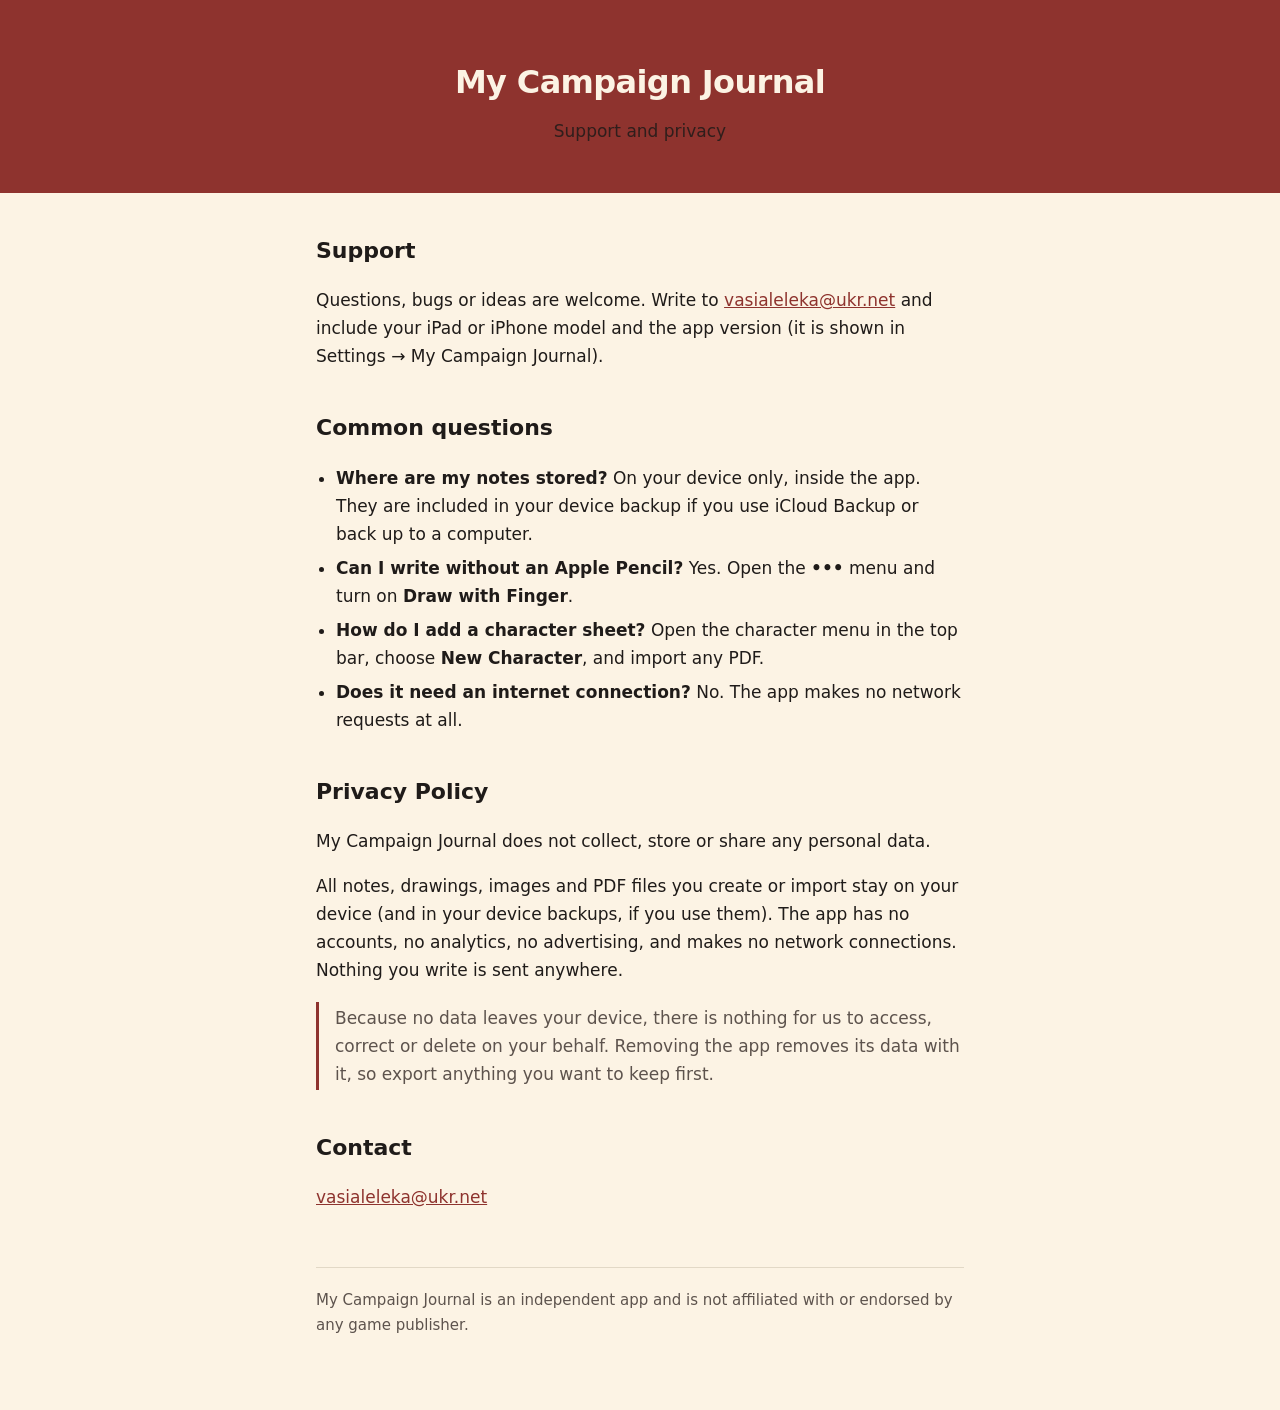
==== index.html @ b4825fd2 "Support and privacy page for My Campaign Journal" ====
<!doctype html>
<html lang="en">
<head>
<meta charset="utf-8">
<meta name="viewport" content="width=device-width, initial-scale=1">
<title>My Campaign Journal — Support</title>
<style>
  :root {
    --red: #8e332e;
    --red-dark: #742723;
    --paper: #fcf3e4;
    --ink: #1f1b19;
    --muted: #5d534d;
    --rule: #e2d8c6;
  }
  @media (prefers-color-scheme: dark) {
    :root:not([data-theme="light"]) {
      --paper: #17130f;
      --ink: #f0e7d8;
      --muted: #a89a8c;
      --rule: #322a22;
    }
  }
  * { box-sizing: border-box; }
  body {
    margin: 0;
    background: var(--paper);
    color: var(--ink);
    font: 17px/1.65 -apple-system, BlinkMacSystemFont, "Segoe UI", system-ui, sans-serif;
  }
  header {
    background: var(--red);
    color: var(--paper);
    padding: 56px 16px 48px;
    text-align: center;
  }
  header h1 { margin: 0 0 8px; font-size: 32px; letter-spacing: -0.02em; }
  header p { margin: 0; opacity: 0.85; }
  main { max-width: 680px; margin: 0 auto; padding: 40px 16px 72px; }
  h2 { font-size: 22px; margin: 40px 0 12px; }
  h2:first-child { margin-top: 0; }
  p, li { color: var(--ink); }
  ul { padding-left: 20px; }
  li { margin: 6px 0; }
  a { color: var(--red); }
  @media (prefers-color-scheme: dark) {
    :root:not([data-theme="light"]) a { color: #e0a2a2; }
  }
  .note {
    border-left: 3px solid var(--red);
    padding: 2px 0 2px 16px;
    color: var(--muted);
  }
  footer {
    border-top: 1px solid var(--rule);
    margin-top: 56px;
    padding-top: 20px;
    color: var(--muted);
    font-size: 15px;
  }
</style>
</head>
<body>
<header>
  <h1>My Campaign Journal</h1>
  <p>Support and privacy</p>
</header>

<main>
  <h2>Support</h2>
  <p>
    Questions, bugs or ideas are welcome. Write to
    <a href="mailto:vasialeleka@ukr.net">vasialeleka@ukr.net</a>
    and include your iPad or iPhone model and the app version (it is shown in Settings → My Campaign Journal).
  </p>

  <h2>Common questions</h2>
  <ul>
    <li><strong>Where are my notes stored?</strong> On your device only, inside the app. They are included in your device backup if you use iCloud Backup or back up to a computer.</li>
    <li><strong>Can I write without an Apple Pencil?</strong> Yes. Open the <strong>•••</strong> menu and turn on <strong>Draw with Finger</strong>.</li>
    <li><strong>How do I add a character sheet?</strong> Open the character menu in the top bar, choose <strong>New Character</strong>, and import any PDF.</li>
    <li><strong>Does it need an internet connection?</strong> No. The app makes no network requests at all.</li>
  </ul>

  <h2>Privacy Policy</h2>
  <p>
    My Campaign Journal does not collect, store or share any personal data.
  </p>
  <p>
    All notes, drawings, images and PDF files you create or import stay on your device
    (and in your device backups, if you use them). The app has no accounts, no analytics,
    no advertising, and makes no network connections. Nothing you write is sent anywhere.
  </p>
  <p class="note">
    Because no data leaves your device, there is nothing for us to access, correct or delete
    on your behalf. Removing the app removes its data with it, so export anything you want to keep first.
  </p>

  <h2>Contact</h2>
  <p><a href="mailto:vasialeleka@ukr.net">vasialeleka@ukr.net</a></p>

  <footer>
    My Campaign Journal is an independent app and is not affiliated with or endorsed by any game publisher.
  </footer>
</main>
</body>
</html>
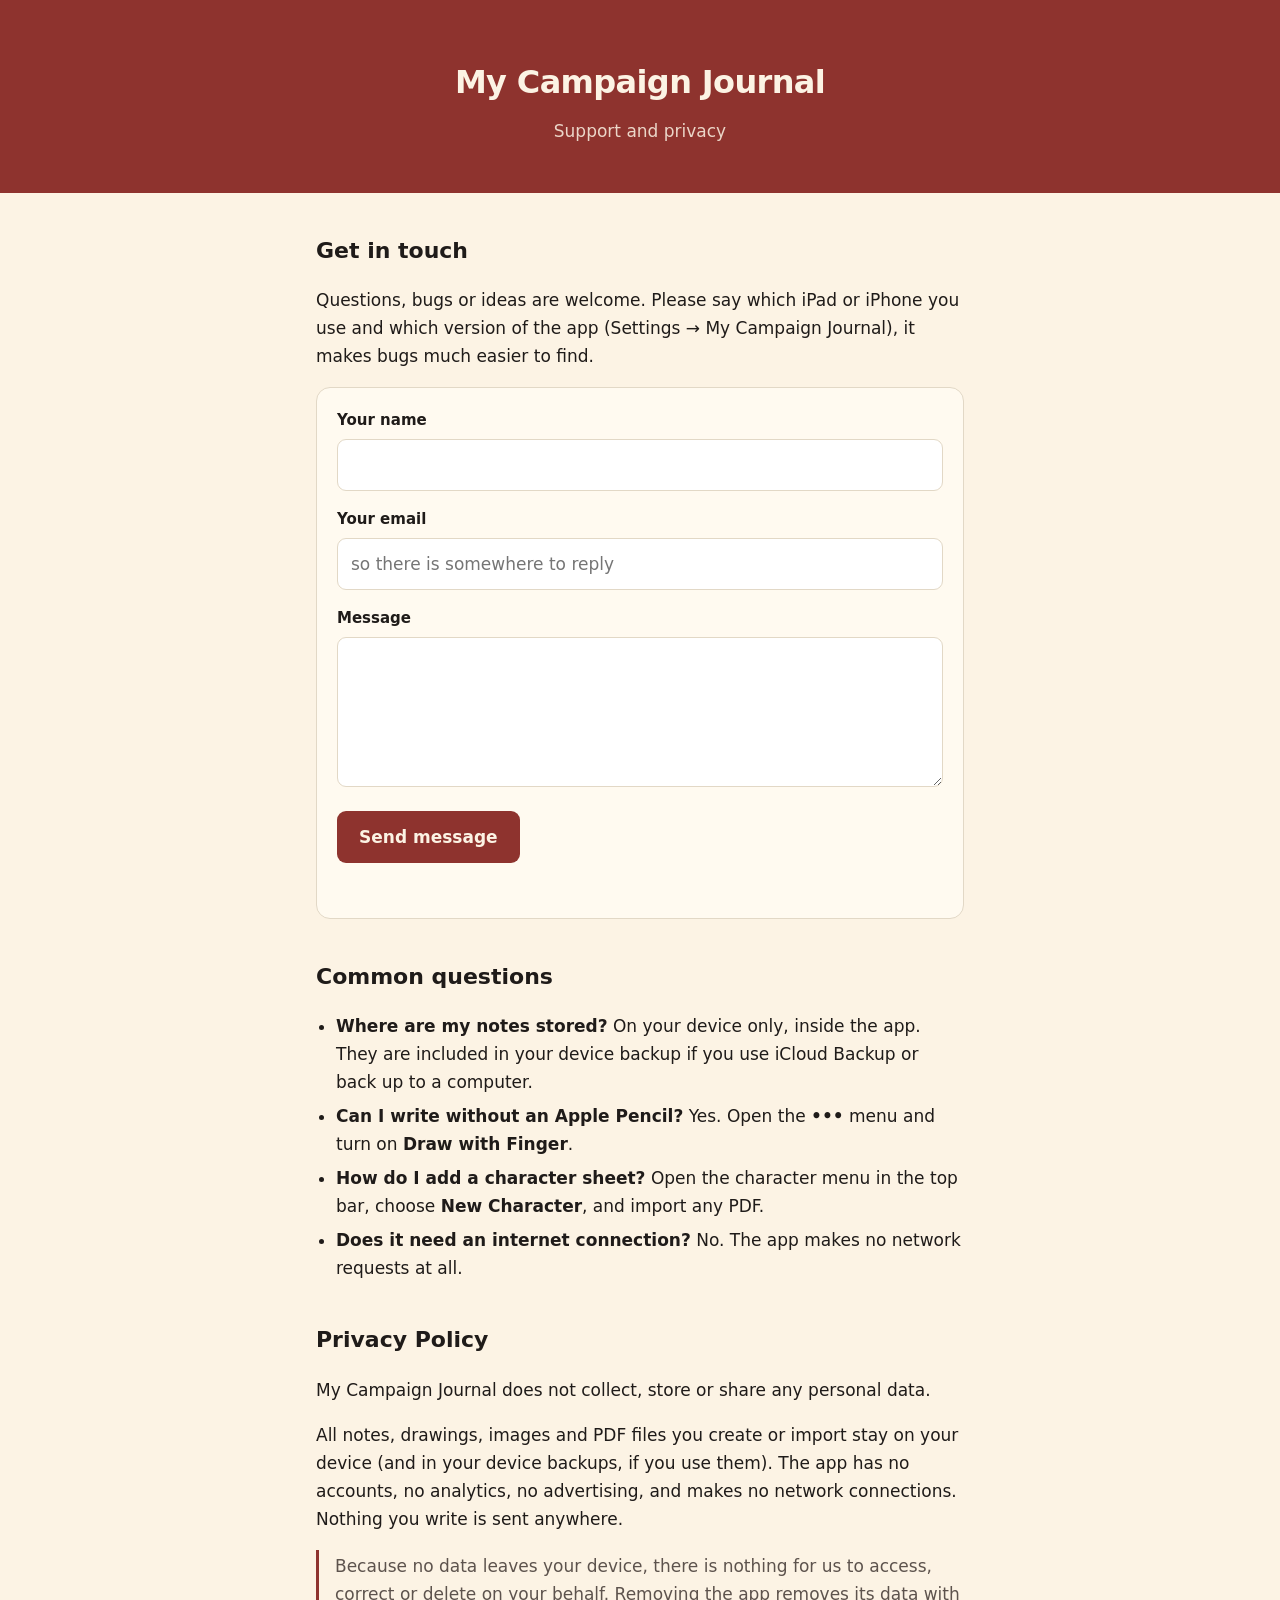
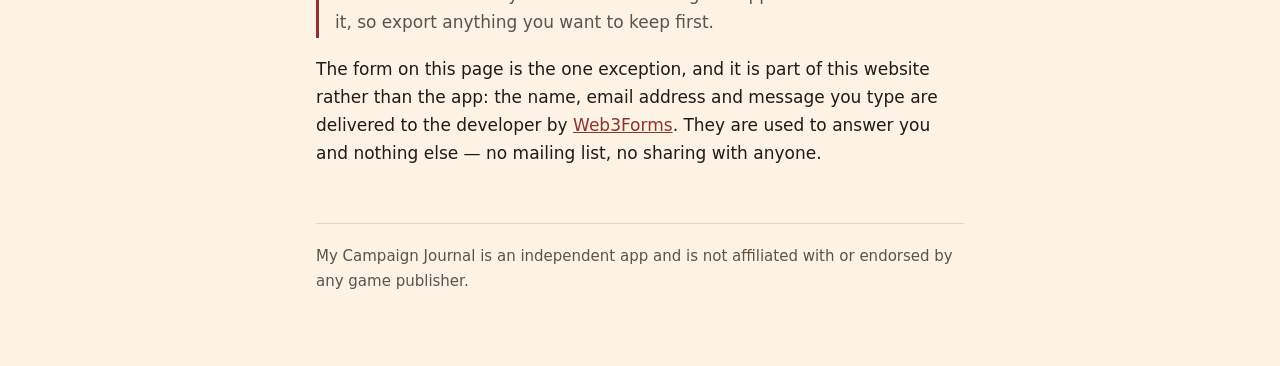
==== commit 984391b5: "Replace the email address with a contact form" ====
--- a/index.html
+++ b/index.html
@@ -9,16 +9,24 @@
     --red: #8e332e;
     --red-dark: #742723;
     --paper: #fcf3e4;
+    --card: #fffaf0;
     --ink: #1f1b19;
     --muted: #5d534d;
     --rule: #e2d8c6;
+    --field: #ffffff;
+    --ok: #1d6b3f;
+    --bad: #a12a22;
   }
   @media (prefers-color-scheme: dark) {
     :root:not([data-theme="light"]) {
       --paper: #17130f;
+      --card: #211a15;
       --ink: #f0e7d8;
       --muted: #a89a8c;
       --rule: #322a22;
+      --field: #120f0c;
+      --ok: #6fc28f;
+      --bad: #e58a80;
     }
   }
   * { box-sizing: border-box; }
@@ -39,7 +47,6 @@
   main { max-width: 680px; margin: 0 auto; padding: 40px 16px 72px; }
   h2 { font-size: 22px; margin: 40px 0 12px; }
   h2:first-child { margin-top: 0; }
-  p, li { color: var(--ink); }
   ul { padding-left: 20px; }
   li { margin: 6px 0; }
   a { color: var(--red); }
@@ -51,6 +58,64 @@
     padding: 2px 0 2px 16px;
     color: var(--muted);
   }
+
+  form {
+    background: var(--card);
+    border: 1px solid var(--rule);
+    border-radius: 14px;
+    padding: 20px;
+    margin-top: 16px;
+  }
+  .row { margin-bottom: 16px; }
+  .row:last-of-type { margin-bottom: 20px; }
+  label {
+    display: block;
+    font-size: 15px;
+    font-weight: 600;
+    margin-bottom: 6px;
+  }
+  input, textarea {
+    width: 100%;
+    padding: 11px 13px;
+    font: inherit;
+    color: var(--ink);
+    background: var(--field);
+    border: 1px solid var(--rule);
+    border-radius: 9px;
+  }
+  input:focus, textarea:focus {
+    outline: 2px solid var(--red);
+    outline-offset: 1px;
+    border-color: transparent;
+  }
+  textarea { min-height: 150px; resize: vertical; }
+  button {
+    font: inherit;
+    font-weight: 600;
+    color: var(--paper);
+    background: var(--red);
+    border: 0;
+    border-radius: 9px;
+    padding: 12px 22px;
+    cursor: pointer;
+  }
+  button:hover { background: var(--red-dark); }
+  button[disabled] { opacity: 0.55; cursor: default; }
+  .hp {
+    position: absolute;
+    left: -9999px;
+    width: 1px;
+    height: 1px;
+    overflow: hidden;
+  }
+  #status {
+    margin: 14px 0 0;
+    font-size: 15px;
+    min-height: 1.4em;
+  }
+  #status.ok { color: var(--ok); }
+  #status.bad { color: var(--bad); }
+
   footer {
     border-top: 1px solid var(--rule);
     margin-top: 56px;
@@ -67,12 +132,33 @@
 </header>
 
 <main>
-  <h2>Support</h2>
-  <p>
-    Questions, bugs or ideas are welcome. Write to
-    <a href="mailto:vasialeleka@ukr.net">vasialeleka@ukr.net</a>
-    and include your iPad or iPhone model and the app version (it is shown in Settings → My Campaign Journal).
-  </p>
+  <h2>Get in touch</h2>
+  <p>
+    Questions, bugs or ideas are welcome. Please say which iPad or iPhone you use and
+    which version of the app (Settings → My Campaign Journal), it makes bugs much easier to find.
+  </p>
+
+  <form id="contact" novalidate>
+    <div class="row">
+      <label for="name">Your name</label>
+      <input id="name" name="name" type="text" autocomplete="name" required>
+    </div>
+    <div class="row">
+      <label for="email">Your email</label>
+      <input id="email" name="email" type="email" autocomplete="email" required
+             placeholder="so there is somewhere to reply">
+    </div>
+    <div class="row">
+      <label for="message">Message</label>
+      <textarea id="message" name="message" required></textarea>
+    </div>
+    <div class="hp" aria-hidden="true">
+      <label for="botcheck">Leave this field empty</label>
+      <input id="botcheck" name="botcheck" type="checkbox" tabindex="-1" autocomplete="off">
+    </div>
+    <button type="submit" id="send">Send message</button>
+    <p id="status" role="status" aria-live="polite"></p>
+  </form>
 
   <h2>Common questions</h2>
   <ul>
@@ -95,13 +181,69 @@
     Because no data leaves your device, there is nothing for us to access, correct or delete
     on your behalf. Removing the app removes its data with it, so export anything you want to keep first.
   </p>
-
-  <h2>Contact</h2>
-  <p><a href="mailto:vasialeleka@ukr.net">vasialeleka@ukr.net</a></p>
+  <p>
+    The form on this page is the one exception, and it is part of this website rather than the app:
+    the name, email address and message you type are delivered to the developer by
+    <a href="https://web3forms.com/privacy" rel="noopener">Web3Forms</a>. They are used to answer you
+    and nothing else — no mailing list, no sharing with anyone.
+  </p>
 
   <footer>
     My Campaign Journal is an independent app and is not affiliated with or endorsed by any game publisher.
   </footer>
 </main>
+
+<script>
+  const ACCESS_KEY = "b4f805cb-7d09-4f3e-b0ea-1504801804d5";
+  const form = document.getElementById("contact");
+  const button = document.getElementById("send");
+  const status = document.getElementById("status");
+
+  function show(text, kind) {
+    status.textContent = text;
+    status.className = kind || "";
+  }
+
+  form.addEventListener("submit", async (event) => {
+    event.preventDefault();
+    const data = Object.fromEntries(new FormData(form).entries());
+
+    if (!data.name || !data.email || !data.message) {
+      show("Please fill in your name, your email and a message.", "bad");
+      return;
+    }
+    if (!/^[^\s@]+@[^\s@]+\.[^\s@]+$/.test(data.email)) {
+      show("That email address does not look right — check it so a reply can reach you.", "bad");
+      return;
+    }
+
+    button.disabled = true;
+    show("Sending…");
+
+    try {
+      const response = await fetch("https://api.web3forms.com/submit", {
+        method: "POST",
+        headers: { "Content-Type": "application/json", Accept: "application/json" },
+        body: JSON.stringify({
+          access_key: ACCESS_KEY,
+          subject: "My Campaign Journal — support",
+          from_name: "My Campaign Journal support form",
+          ...data
+        })
+      });
+      const result = await response.json();
+      if (response.ok && result.success) {
+        form.reset();
+        show("Thank you — your message is on its way. You will get a reply at the address you gave.", "ok");
+      } else {
+        show("Sorry, that did not go through. Please try again in a moment.", "bad");
+      }
+    } catch (error) {
+      show("Sorry, that did not go through — you may be offline. Please try again.", "bad");
+    } finally {
+      button.disabled = false;
+    }
+  });
+</script>
 </body>
 </html>
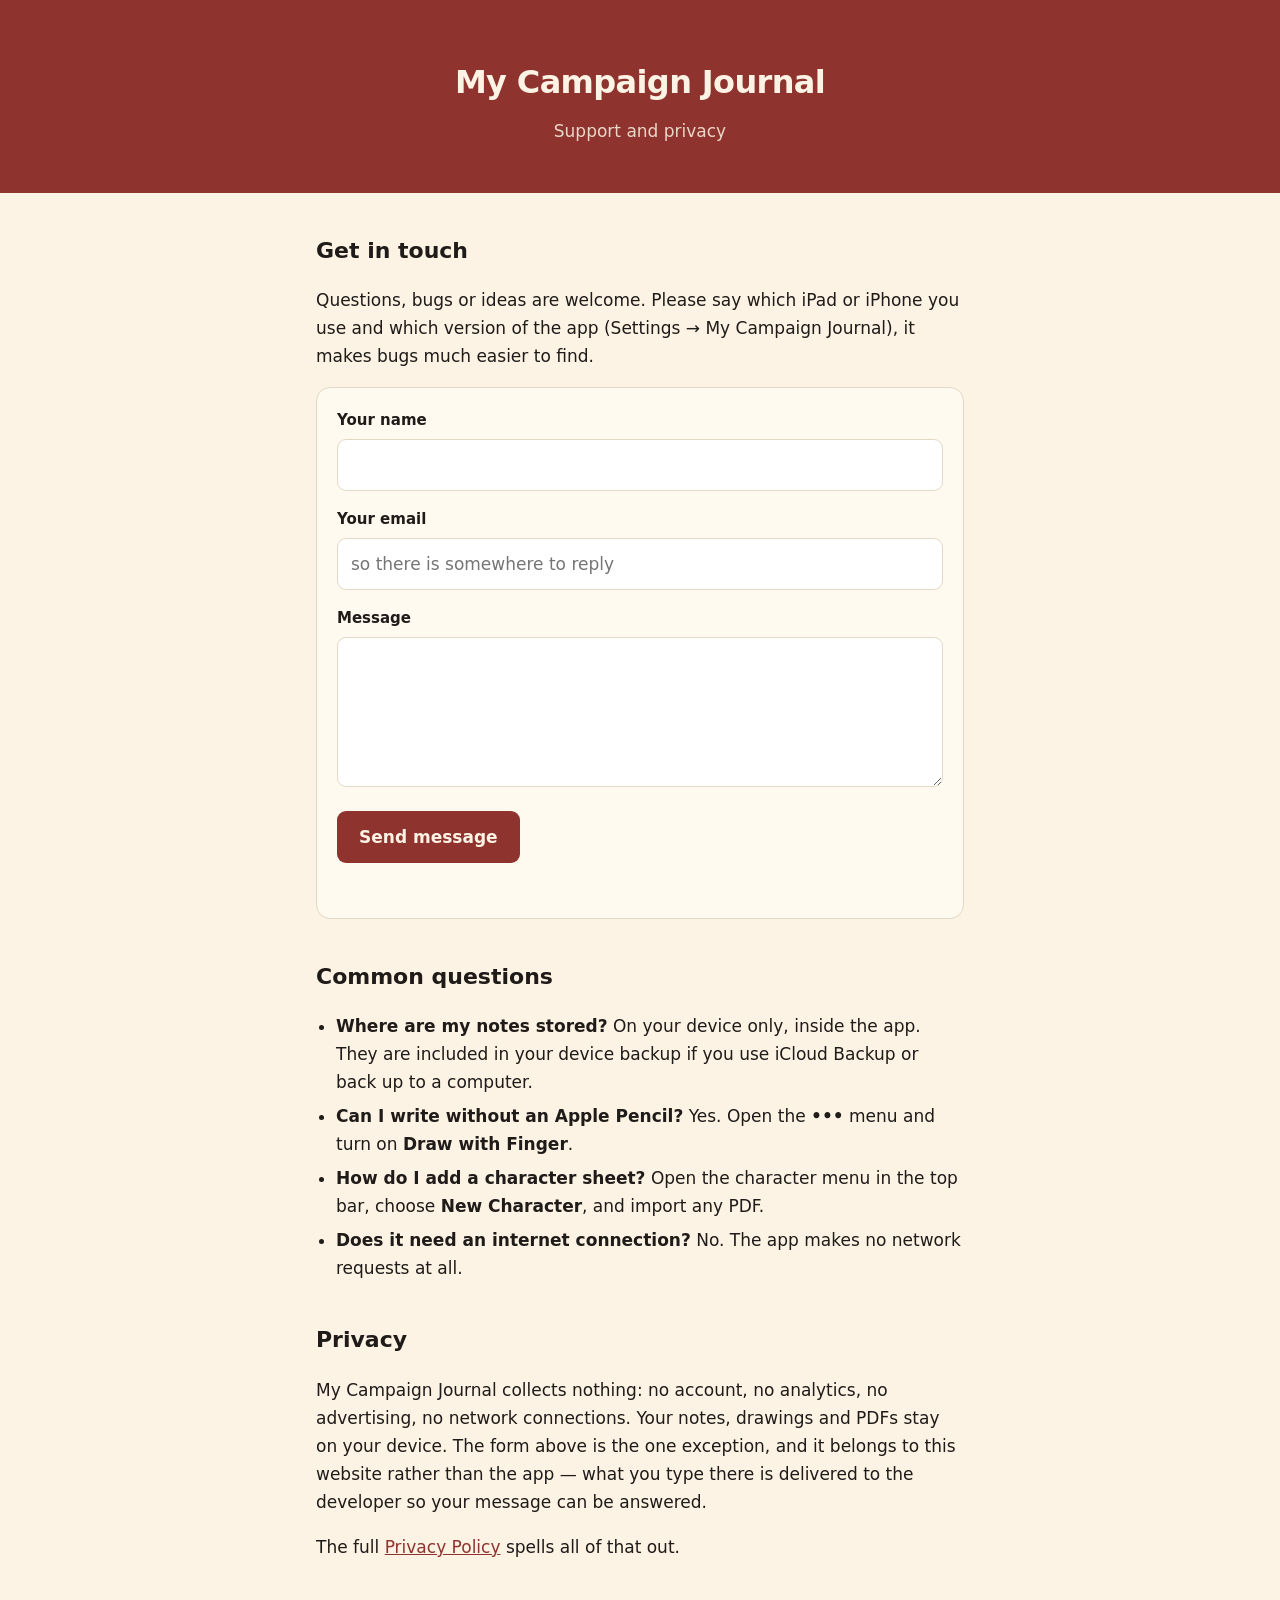
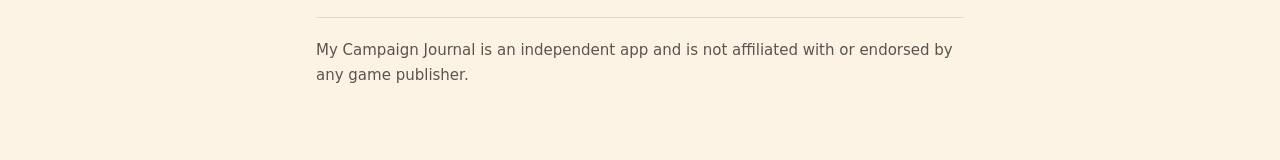
==== commit 14c9ee69: "Add a standalone privacy policy page" ====
--- a/index.html
+++ b/index.html
@@ -4,126 +4,7 @@
 <meta charset="utf-8">
 <meta name="viewport" content="width=device-width, initial-scale=1">
 <title>My Campaign Journal — Support</title>
-<style>
-  :root {
-    --red: #8e332e;
-    --red-dark: #742723;
-    --paper: #fcf3e4;
-    --card: #fffaf0;
-    --ink: #1f1b19;
-    --muted: #5d534d;
-    --rule: #e2d8c6;
-    --field: #ffffff;
-    --ok: #1d6b3f;
-    --bad: #a12a22;
-  }
-  @media (prefers-color-scheme: dark) {
-    :root:not([data-theme="light"]) {
-      --paper: #17130f;
-      --card: #211a15;
-      --ink: #f0e7d8;
-      --muted: #a89a8c;
-      --rule: #322a22;
-      --field: #120f0c;
-      --ok: #6fc28f;
-      --bad: #e58a80;
-    }
-  }
-  * { box-sizing: border-box; }
-  body {
-    margin: 0;
-    background: var(--paper);
-    color: var(--ink);
-    font: 17px/1.65 -apple-system, BlinkMacSystemFont, "Segoe UI", system-ui, sans-serif;
-  }
-  header {
-    background: var(--red);
-    color: var(--paper);
-    padding: 56px 16px 48px;
-    text-align: center;
-  }
-  header h1 { margin: 0 0 8px; font-size: 32px; letter-spacing: -0.02em; }
-  header p { margin: 0; opacity: 0.85; }
-  main { max-width: 680px; margin: 0 auto; padding: 40px 16px 72px; }
-  h2 { font-size: 22px; margin: 40px 0 12px; }
-  h2:first-child { margin-top: 0; }
-  ul { padding-left: 20px; }
-  li { margin: 6px 0; }
-  a { color: var(--red); }
-  @media (prefers-color-scheme: dark) {
-    :root:not([data-theme="light"]) a { color: #e0a2a2; }
-  }
-  .note {
-    border-left: 3px solid var(--red);
-    padding: 2px 0 2px 16px;
-    color: var(--muted);
-  }
-
-  form {
-    background: var(--card);
-    border: 1px solid var(--rule);
-    border-radius: 14px;
-    padding: 20px;
-    margin-top: 16px;
-  }
-  .row { margin-bottom: 16px; }
-  .row:last-of-type { margin-bottom: 20px; }
-  label {
-    display: block;
-    font-size: 15px;
-    font-weight: 600;
-    margin-bottom: 6px;
-  }
-  input, textarea {
-    width: 100%;
-    padding: 11px 13px;
-    font: inherit;
-    color: var(--ink);
-    background: var(--field);
-    border: 1px solid var(--rule);
-    border-radius: 9px;
-  }
-  input:focus, textarea:focus {
-    outline: 2px solid var(--red);
-    outline-offset: 1px;
-    border-color: transparent;
-  }
-  textarea { min-height: 150px; resize: vertical; }
-  button {
-    font: inherit;
-    font-weight: 600;
-    color: var(--paper);
-    background: var(--red);
-    border: 0;
-    border-radius: 9px;
-    padding: 12px 22px;
-    cursor: pointer;
-  }
-  button:hover { background: var(--red-dark); }
-  button[disabled] { opacity: 0.55; cursor: default; }
-  .hp {
-    position: absolute;
-    left: -9999px;
-    width: 1px;
-    height: 1px;
-    overflow: hidden;
-  }
-  #status {
-    margin: 14px 0 0;
-    font-size: 15px;
-    min-height: 1.4em;
-  }
-  #status.ok { color: var(--ok); }
-  #status.bad { color: var(--bad); }
-
-  footer {
-    border-top: 1px solid var(--rule);
-    margin-top: 56px;
-    padding-top: 20px;
-    color: var(--muted);
-    font-size: 15px;
-  }
-</style>
+<link rel="stylesheet" href="style.css">
 </head>
 <body>
 <header>
@@ -168,24 +49,15 @@
     <li><strong>Does it need an internet connection?</strong> No. The app makes no network requests at all.</li>
   </ul>
 
-  <h2>Privacy Policy</h2>
+  <h2>Privacy</h2>
   <p>
-    My Campaign Journal does not collect, store or share any personal data.
+    My Campaign Journal collects nothing: no account, no analytics, no advertising, no network
+    connections. Your notes, drawings and PDFs stay on your device. The form above is the one
+    exception, and it belongs to this website rather than the app — what you type there is
+    delivered to the developer so your message can be answered.
   </p>
   <p>
-    All notes, drawings, images and PDF files you create or import stay on your device
-    (and in your device backups, if you use them). The app has no accounts, no analytics,
-    no advertising, and makes no network connections. Nothing you write is sent anywhere.
-  </p>
-  <p class="note">
-    Because no data leaves your device, there is nothing for us to access, correct or delete
-    on your behalf. Removing the app removes its data with it, so export anything you want to keep first.
-  </p>
-  <p>
-    The form on this page is the one exception, and it is part of this website rather than the app:
-    the name, email address and message you type are delivered to the developer by
-    <a href="https://web3forms.com/privacy" rel="noopener">Web3Forms</a>. They are used to answer you
-    and nothing else — no mailing list, no sharing with anyone.
+    The full <a href="privacy/">Privacy Policy</a> spells all of that out.
   </p>
 
   <footer>
--- a/style.css
+++ b/style.css
@@ -0,0 +1,118 @@
+:root {
+    --red: #8e332e;
+    --red-dark: #742723;
+    --paper: #fcf3e4;
+    --card: #fffaf0;
+    --ink: #1f1b19;
+    --muted: #5d534d;
+    --rule: #e2d8c6;
+    --field: #ffffff;
+    --ok: #1d6b3f;
+    --bad: #a12a22;
+  }
+  @media (prefers-color-scheme: dark) {
+    :root:not([data-theme="light"]) {
+      --paper: #17130f;
+      --card: #211a15;
+      --ink: #f0e7d8;
+      --muted: #a89a8c;
+      --rule: #322a22;
+      --field: #120f0c;
+      --ok: #6fc28f;
+      --bad: #e58a80;
+    }
+  }
+  * { box-sizing: border-box; }
+  body {
+    margin: 0;
+    background: var(--paper);
+    color: var(--ink);
+    font: 17px/1.65 -apple-system, BlinkMacSystemFont, "Segoe UI", system-ui, sans-serif;
+  }
+  header {
+    background: var(--red);
+    color: var(--paper);
+    padding: 56px 16px 48px;
+    text-align: center;
+  }
+  header h1 { margin: 0 0 8px; font-size: 32px; letter-spacing: -0.02em; }
+  header p { margin: 0; opacity: 0.85; }
+  main { max-width: 680px; margin: 0 auto; padding: 40px 16px 72px; }
+  h2 { font-size: 22px; margin: 40px 0 12px; }
+  h2:first-child { margin-top: 0; }
+  ul { padding-left: 20px; }
+  li { margin: 6px 0; }
+  a { color: var(--red); }
+  @media (prefers-color-scheme: dark) {
+    :root:not([data-theme="light"]) a { color: #e0a2a2; }
+  }
+  .note {
+    border-left: 3px solid var(--red);
+    padding: 2px 0 2px 16px;
+    color: var(--muted);
+  }
+
+  form {
+    background: var(--card);
+    border: 1px solid var(--rule);
+    border-radius: 14px;
+    padding: 20px;
+    margin-top: 16px;
+  }
+  .row { margin-bottom: 16px; }
+  .row:last-of-type { margin-bottom: 20px; }
+  label {
+    display: block;
+    font-size: 15px;
+    font-weight: 600;
+    margin-bottom: 6px;
+  }
+  input, textarea {
+    width: 100%;
+    padding: 11px 13px;
+    font: inherit;
+    color: var(--ink);
+    background: var(--field);
+    border: 1px solid var(--rule);
+    border-radius: 9px;
+  }
+  input:focus, textarea:focus {
+    outline: 2px solid var(--red);
+    outline-offset: 1px;
+    border-color: transparent;
+  }
+  textarea { min-height: 150px; resize: vertical; }
+  button {
+    font: inherit;
+    font-weight: 600;
+    color: var(--paper);
+    background: var(--red);
+    border: 0;
+    border-radius: 9px;
+    padding: 12px 22px;
+    cursor: pointer;
+  }
+  button:hover { background: var(--red-dark); }
+  button[disabled] { opacity: 0.55; cursor: default; }
+  .hp {
+    position: absolute;
+    left: -9999px;
+    width: 1px;
+    height: 1px;
+    overflow: hidden;
+  }
+  #status {
+    margin: 14px 0 0;
+    font-size: 15px;
+    min-height: 1.4em;
+  }
+  #status.ok { color: var(--ok); }
+  #status.bad { color: var(--bad); }
+
+  footer {
+    border-top: 1px solid var(--rule);
+    margin-top: 56px;
+    padding-top: 20px;
+    color: var(--muted);
+    font-size: 15px;
+  }
